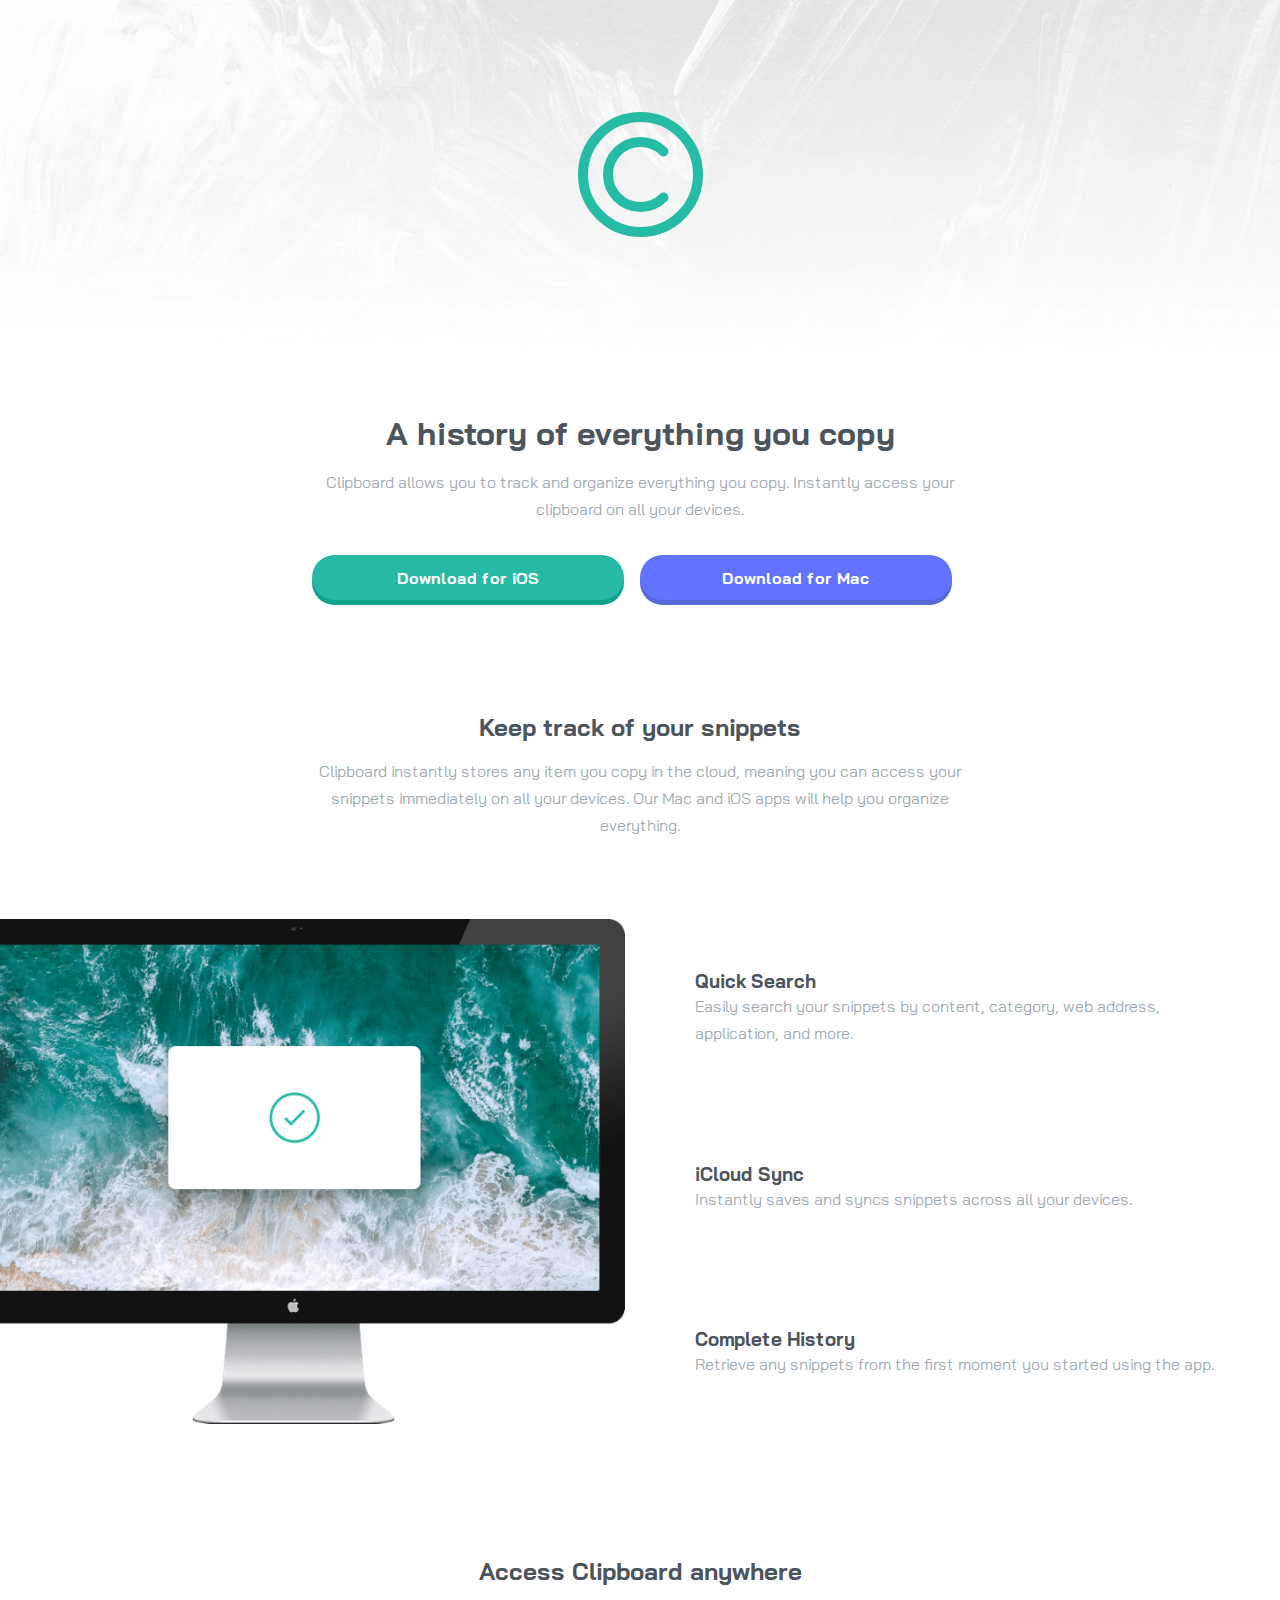
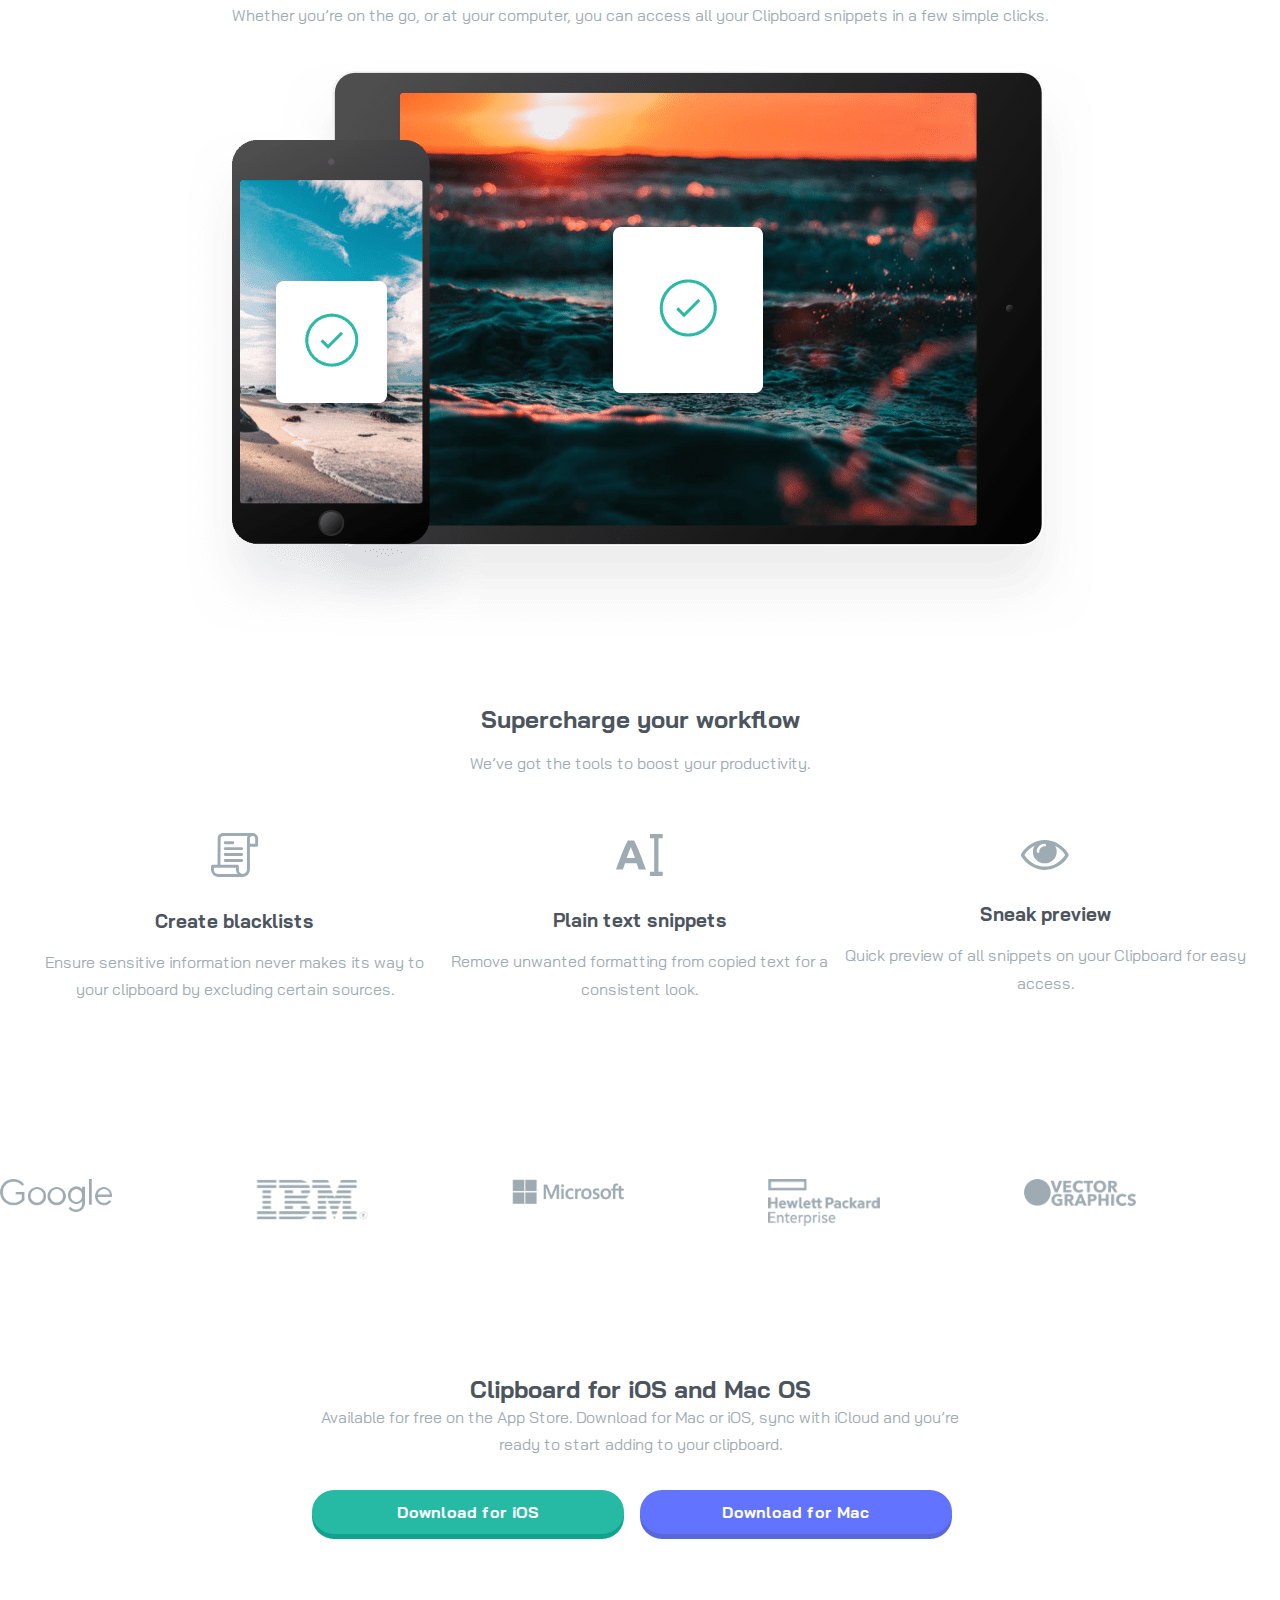
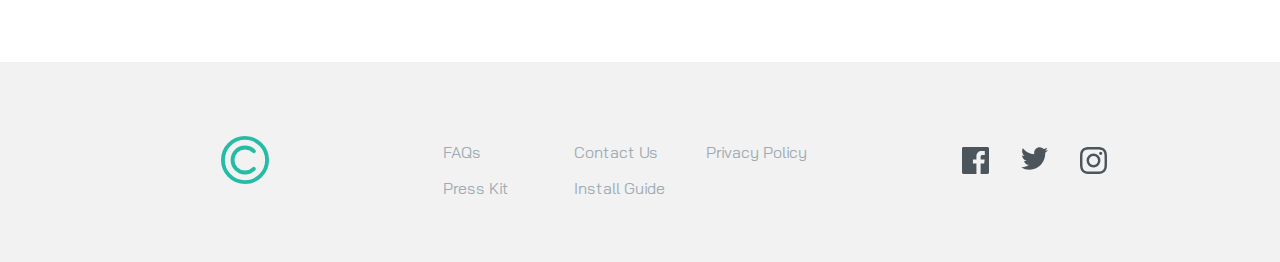
==== clipboard-landing-page-master/index.html @ ba345bb9 "Clipboard landing page" ====
<!DOCTYPE html>
<html lang="en">
<head>
  <meta charset="UTF-8">
  <meta name="viewport" content="width=device-width, initial-scale=1.0"> <!-- displays site properly based on user's device -->
  <link rel="icon" type="image/png" sizes="32x32" href="./images/favicon-32x32.png">
  <link rel="stylesheet" href="./styles.css">
<link rel="preconnect" href="https://fonts.googleapis.com">
<link rel="preconnect" href="https://fonts.gstatic.com" crossorigin>
<link href="https://fonts.googleapis.com/css2?family=Bai+Jamjuree:wght@400;600&display=swap" rel="stylesheet">
  <title>Frontend Mentor | Clipboard landing page</title>
</head>
<body>
  <header class="header">
    <img src="./images/logo.svg" alt="logo">
  </header>
  <div class="container flow-content l-space container1">
    <h1>A history of everything you copy</h1>
    <p>Clipboard allows you to track and organize everything you
        copy. Instantly access your clipboard on all your devices.</p>
    <div class="split">
      <button>Download for iOS</button>
      <button class="blue-button">Download for Mac</button>
    </div>
  </div>


  <div class="container flow-content xl-space">
    <div class="container flow-content l-space container1">
      <h2 class="l-space">Keep track of your snippets</h2>
      <p>
        Clipboard instantly stores any item you copy in the cloud,
        meaning you can access your snippets immediately on all your
        devices. Our Mac and iOS apps will help you organize everything.
      </p>
    </div>
    <div class="snippets">
      <div><img class="l-space snippets-flex" src="./images/image-computer.png" alt="computer"></div>
      <div class="snippets-functions flow-content l-space snippets-flex">
        <div>
          <h3>Quick Search</h3>
          <p>Easily search your snippets by content, category, web address, application, and more.</p>
        </div>
        <div>
          <H3>iCloud Sync</H3>
          <p>Instantly saves and syncs snippets across all your devices.</p>
        </div>
        <div>
          <h3>Complete History</h3>
          <p>Retrieve any snippets from the first moment you started using the app.</p>
        </div>
      </div>
    </div>
  </div>

  <div class="container flow-content xl-space">
    <div class="container flow-content l-space container11">
      <h2>Access Clipboard anywhere</h2>
      <p>
        Whether you’re on the go, or at your computer, you can access all your Clipboard
        snippets in a few simple clicks.
      </p>
    </div>
    <img src="./images/image-devices.png" alt="devices">
  </div>

  <div class="container flow-content l-space">
      <h2>Supercharge your workflow</h2>
      <p>We’ve got the tools to boost your productivity.</p>
    <div class="split">
      <div class="flow-content center-items">
        <img class="tools" src="./images/icon-blacklist.svg" alt="icon">
        <h3>Create blacklists</h3>
        <p>Ensure sensitive information never makes its way to your clipboard by excluding certain sources.</p>
      </div>
      <div class="flow-content center-items">
        <img class="tools" src="./images/icon-text.svg" alt="icon">
        <h3>Plain text snippets</h3>
        <p>Remove unwanted formatting from copied text for a consistent look.</p>
      </div>
      <div class="flow-content center-items">
        <img class="tools" src="./images/icon-preview.svg" alt="icon">
        <h3>Sneak preview</h3>
        <p>Quick preview of all snippets on your Clipboard for easy access.</p>
      </div>
    </div>
  </div>

  <div class="flow-content center-items xl-space">
    <ul class="split">
      <li><img class="logos" src="./images/logo-google.png" alt="logo"></li>
      <li><img class="logos" src="./images/logo-ibm.png" alt="logo"></li>
      <li><img class="logos" src="./images/logo-microsoft.png" alt="logo"></li>
      <li><img class="logos" src="./images/logo-hp.png" alt=logo""></li>
      <li><img class="logos" src="./images/logo-vector-graphics.png" alt="logo"></li>
    </ul>
  </div>


  <div class="container flow-content xl-space">
    <div class="container container1">
      <h2>Clipboard for iOS and Mac OS</h2>
      <p>
        Available for free on the App Store. Download for Mac or iOS, sync with iCloud
        and you’re ready to start adding to your clipboard.
      </p>
    </div>
    <div class="split container container1">
      <button>Download for iOS</button>
      <button class="blue-button">Download for Mac</button>
    </div>
  </div>

  <footer class="container footer split">
    <div><img src="./images/logo.svg" alt="logo"></div>
    <ul class="flow-content grid-info">
      <li><a href="#">FAQs</a></li>
      <li><a href="#">Contact Us</a></li>
      <li><a href="#">Privacy Policy</a></li>
      <li><a href="#">Press Kit</a></li>
      <li><a href="#">Install Guide</a></li>
    </ul>
    <ul class="social">
      <li><a href="#"><img src="./images/icon-facebook.svg" alt="icon"></a></li>
      <li><a href="#"><img src="./images/icon-twitter.svg" alt="icon"></a></li>
      <li><a href="#"><img src="./images/icon-instagram.svg" alt="icon"></a></li>
    </ul>
  </footer>
  </div>
</body>
</html>
---- clipboard-landing-page-master/styles.css ----
:root {
  --clr-primary-strong-cyan: hsl(171, 66%, 44%);
  --clr-primary-light-blue: hsl(233, 100%, 69%);
  --clr-neutral-dark-grayish-blue: hsl(210, 10%, 33%);
  --clr-neutral-grayish-blue: hsl(201, 11%, 66%);

  --fw-400: 400;
  --fw-700: 600;
}

/* reset */
*,
*::before,
*::after {
  box-sizing: border-box;
}

h1,
.h1,
h2,
.h2,
h3,
.h3,
h4,
.h4 {
  line-height: 1.5.rem;
}

body,
h1,
h2,
h3,
p,
dl,
dd,
figure {
  margin: 0;
  font-family: "Bai Jamjuree", sans-serif;
}

h1,
h2,
h3 {
  color: var(--clr-neutral-dark-grayish-blue);
}

p {
  color: var(--clr-neutral-grayish-blue);
  line-height: 1.7rem;
}

input,
button,
textarea,
select,
a {
  font: inherit;
}

ul,
ol {
  list-style: none;
  padding: 0;
}

img {
  max-width: 100%;
  height: auto;
}

button {
  color: white;
  border: 1px solid transparent;
  border-radius: 1.5rem;
  padding: 0.7rem;
  background-color: var(--clr-primary-strong-cyan);
  width: 100%;
  font-weight: bold;
  margin-top: 1rem;
  cursor: pointer;
  box-shadow: 0px 5px 0px hsl(171, 83%, 35%);
}

button:hover {
  background-color: hsl(171, 62%, 68%);
}

.blue-button {
  background-color: var(--clr-primary-light-blue);
  box-shadow: 0px 5px 0px hsl(233, 63%, 60%);
}

.blue-button:hover {
  background-color: hsl(233, 100%, 75%);
}

a {
  color: var(--clr-neutral-grayish-blue);
  text-decoration: none;
}

a:hover {
  color: var(--clr-primary-strong-cyan);
  text-decoration: none;
}

.header {
  background: url("./images/bg-header-mobile.png");
  background-repeat: no-repeat;
  background-size: cover;
  padding: 6rem;
  display: flex;
  justify-content: center;
  align-items: center;
}

.container {
  padding: 0 2em;
  margin: 0 auto;
  text-align: center;
}

.footer {
  background-color: hsl(204, 0%, 95%);
  display: flex;
  flex-direction: column;
  justify-content: center;
  align-items: center;
  padding: 3rem;
  margin-top: 8rem;
}

.footer img {
  width: 3rem;
}

.flow-content > * + * {
  margin-top: 1rem;
}

.xl-space {
  margin-top: 7rem;
  margin-bottom: 2rem;
}

.l-space {
  margin-top: 4rem;
  margin-bottom: 1rem;
}

.center-items {
  display: flex;
  flex-direction: column;
  justify-content: center;
  align-items: center;
}

.center-items .tools {
  width: 3rem;
  margin-top: 2.5rem;
  margin-bottom: 1rem;
}

.center-items .logos {
  width: 7rem;
  margin-top: 3rem;
  margin-bottom: 1rem;
}

.split {
  display: flex;
  flex-direction: column;
}

.social {
  display: flex;
  width: 100%;
  justify-content: space-around;
}

.social img {
  width: 1.5rem;
}

@media (min-width: 49rem) {
  .header {
    background: url("./images/bg-header-desktop.png");
    padding: 7rem;
  }

  .split {
    display: flex;
    flex-direction: row;
    justify-content: space-around;
    width: 100%;
  }

  .split > * {
    flex: 1%;
  }

  .snippets {
    display: flex;
    flex-direction: row;
    justify-content: space-around;
    width: 100%;
    text-align: left;
  }

  .snippets img {
    position: relative;
    right: 70px;
  }

  .snippets-functions {
    display: flex;
    flex-direction: column;
    justify-content: space-around;
  }

  .footer img {
    width: 3rem;
  }

  .container1 {
    max-width: 45rem;
  }

  .grid-info {
    display: grid;
    grid-template-columns: repeat(3, 1fr);
    text-align: left;
  }

  .grid-info > * {
    margin-top: 1rem;
  }

  .social img {
    width: 1.7rem;
    justify-content: center;
    margin: 1rem;
  }

  .social {
    justify-content: center;
  }

  button {
    margin-right: 1rem;
    margin-top: 1rem;
  }
}
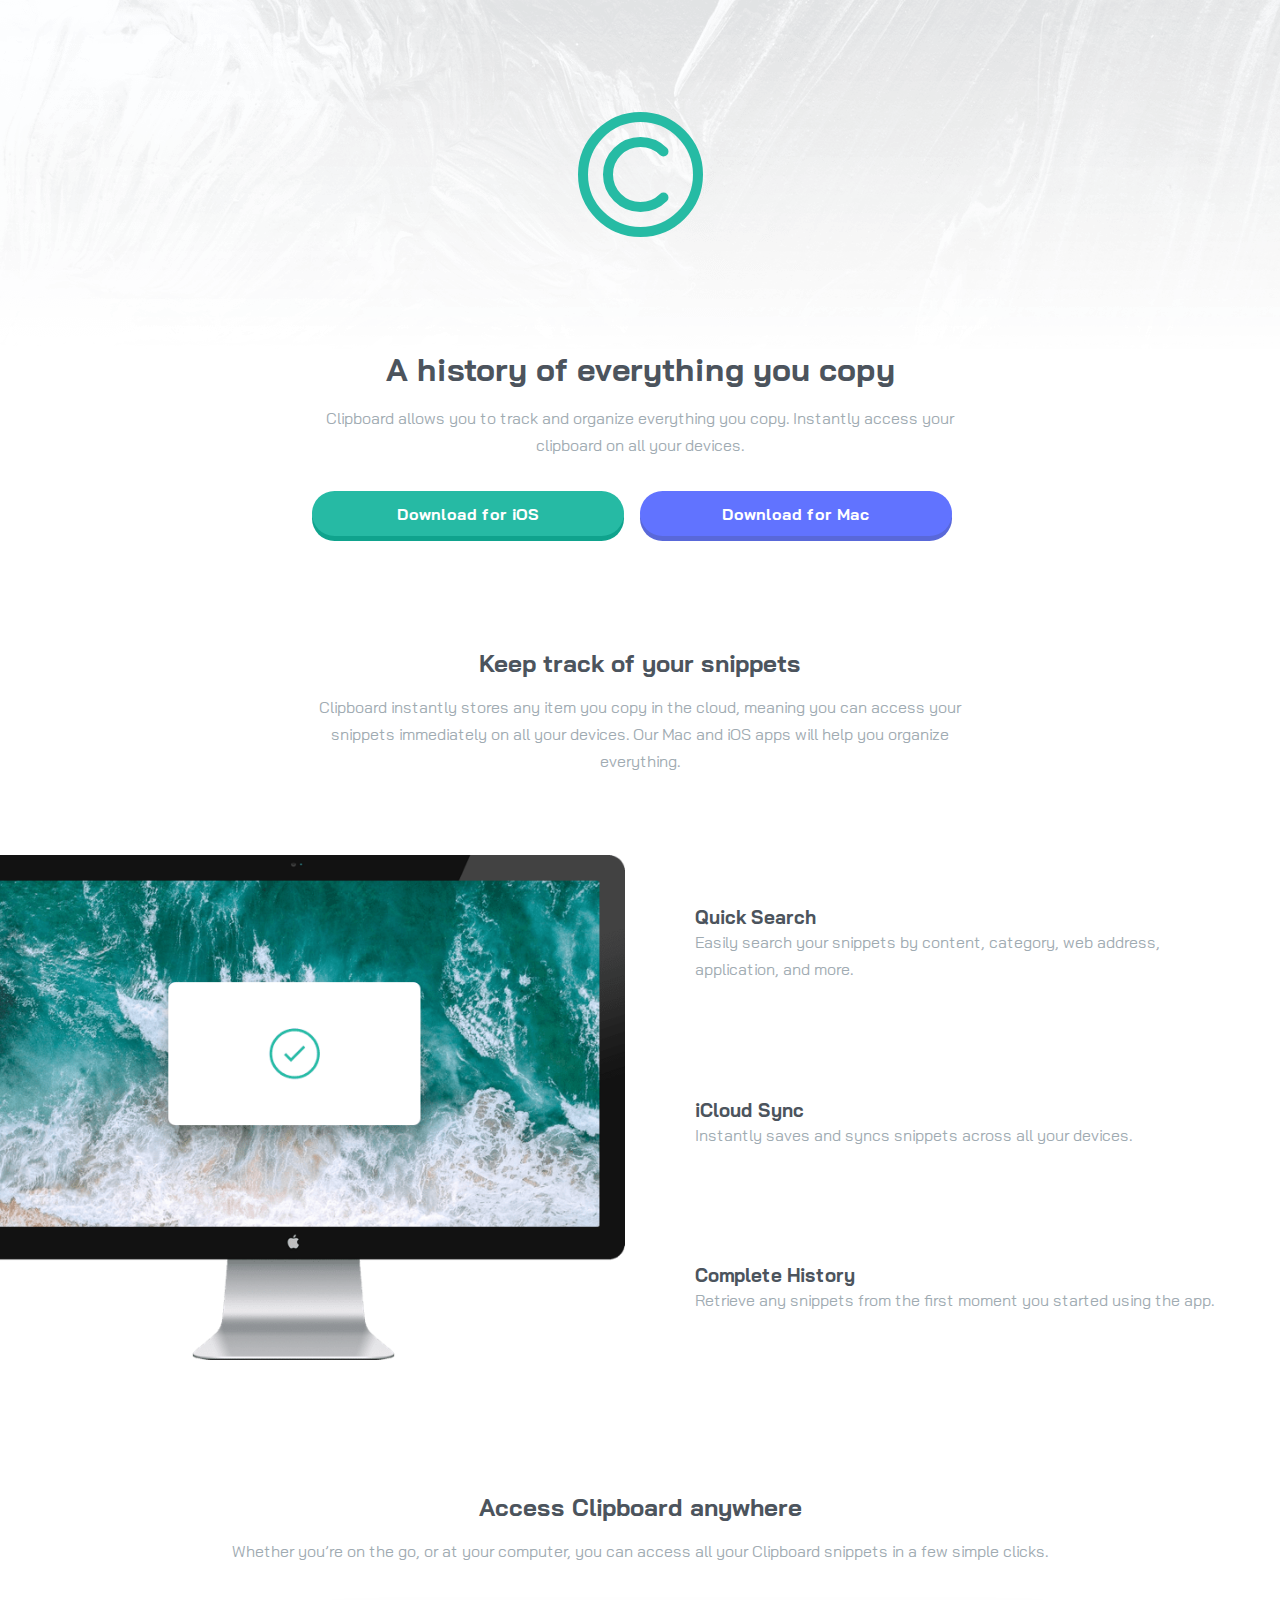
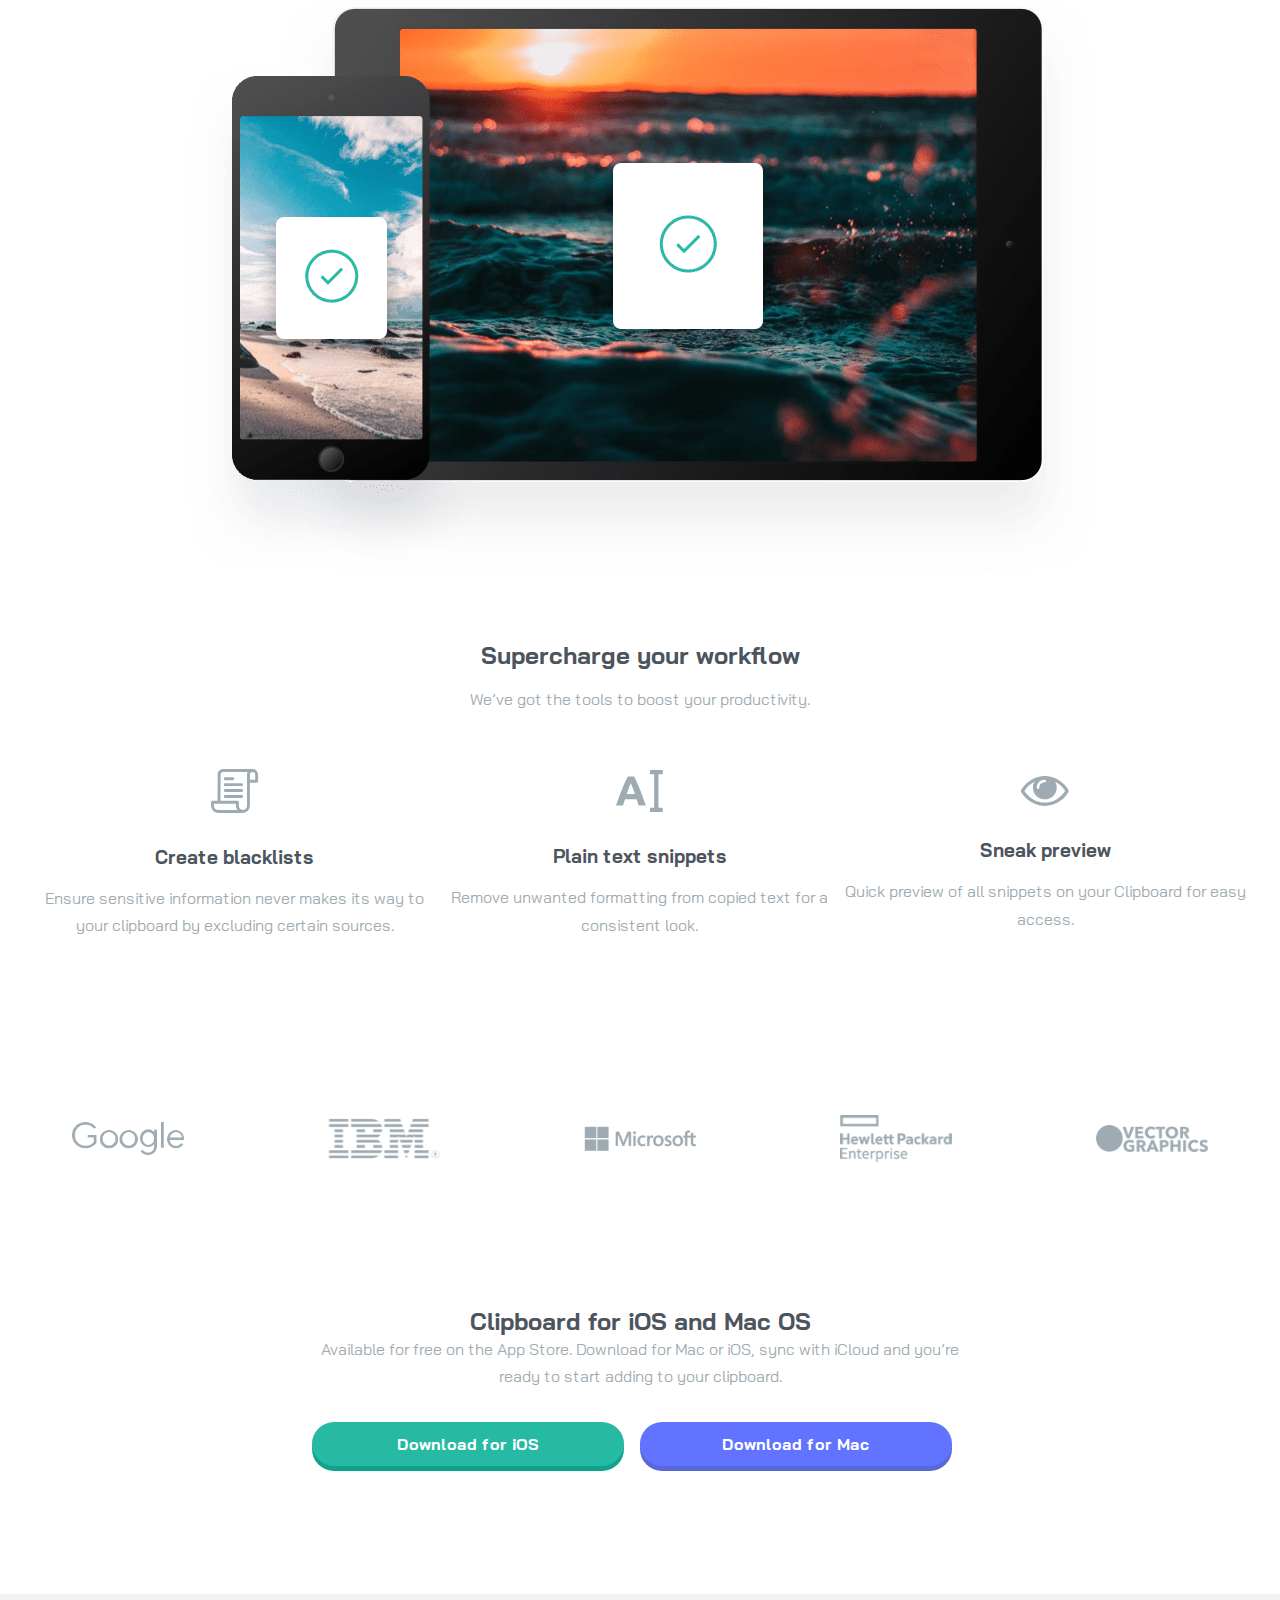
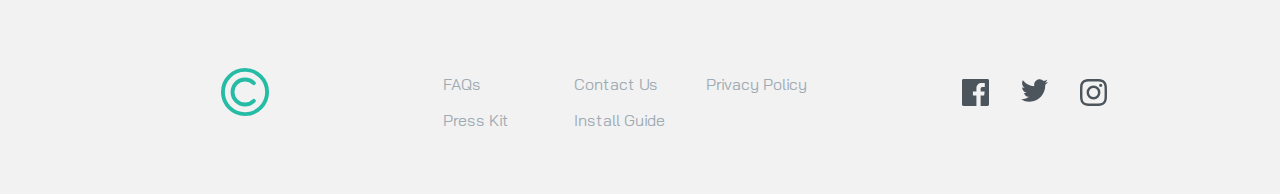
==== commit 7c13afe0: "fix accesibility reports and css header" ====
--- a/clipboard-landing-page-master/index.html
+++ b/clipboard-landing-page-master/index.html
@@ -14,7 +14,7 @@
   <header class="header">
     <img src="./images/logo.svg" alt="logo">
   </header>
-  <div class="container flow-content l-space container1">
+  <main class="container flow-content container1">
     <h1>A history of everything you copy</h1>
     <p>Clipboard allows you to track and organize everything you
         copy. Instantly access your clipboard on all your devices.</p>
@@ -22,10 +22,10 @@
       <button>Download for iOS</button>
       <button class="blue-button">Download for Mac</button>
     </div>
-  </div>
+  </main>
 
 
-  <div class="container flow-content xl-space">
+  <section class="container flow-content xl-space">
     <div class="container flow-content l-space container1">
       <h2 class="l-space">Keep track of your snippets</h2>
       <p>
@@ -51,9 +51,9 @@
         </div>
       </div>
     </div>
-  </div>
+  </section>
 
-  <div class="container flow-content xl-space">
+  <section class="container flow-content xl-space">
     <div class="container flow-content l-space container11">
       <h2>Access Clipboard anywhere</h2>
       <p>
@@ -62,9 +62,9 @@
       </p>
     </div>
     <img src="./images/image-devices.png" alt="devices">
-  </div>
+  </section>
 
-  <div class="container flow-content l-space">
+  <section class="container flow-content l-space">
       <h2>Supercharge your workflow</h2>
       <p>We’ve got the tools to boost your productivity.</p>
     <div class="split">
@@ -84,20 +84,20 @@
         <p>Quick preview of all snippets on your Clipboard for easy access.</p>
       </div>
     </div>
-  </div>
+  </section>
 
-  <div class="flow-content center-items xl-space">
+  <section class="flow-content center-items xl-space">
     <ul class="split">
-      <li><img class="logos" src="./images/logo-google.png" alt="logo"></li>
-      <li><img class="logos" src="./images/logo-ibm.png" alt="logo"></li>
-      <li><img class="logos" src="./images/logo-microsoft.png" alt="logo"></li>
-      <li><img class="logos" src="./images/logo-hp.png" alt=logo""></li>
-      <li><img class="logos" src="./images/logo-vector-graphics.png" alt="logo"></li>
+      <li class="center-items"><img class="logos" src="./images/logo-google.png" alt="logo"></li>
+      <li class="center-items"><img class="logos" src="./images/logo-ibm.png" alt="logo"></li>
+      <li class="center-items"><img class="logos" src="./images/logo-microsoft.png" alt="logo"></li>
+      <li class="center-items"><img class="logos" src="./images/logo-hp.png" alt=logo""></li>
+      <li class="center-items"><img class="logos" src="./images/logo-vector-graphics.png" alt="logo"></li>
     </ul>
-  </div>
+  </section>
 
 
-  <div class="container flow-content xl-space">
+  <section class="container flow-content xl-space">
     <div class="container container1">
       <h2>Clipboard for iOS and Mac OS</h2>
       <p>
@@ -109,7 +109,7 @@
       <button>Download for iOS</button>
       <button class="blue-button">Download for Mac</button>
     </div>
-  </div>
+  </section>
 
   <footer class="container footer split">
     <div><img src="./images/logo.svg" alt="logo"></div>
@@ -126,6 +126,5 @@
       <li><a href="#"><img src="./images/icon-instagram.svg" alt="icon"></a></li>
     </ul>
   </footer>
-  </div>
 </body>
 </html>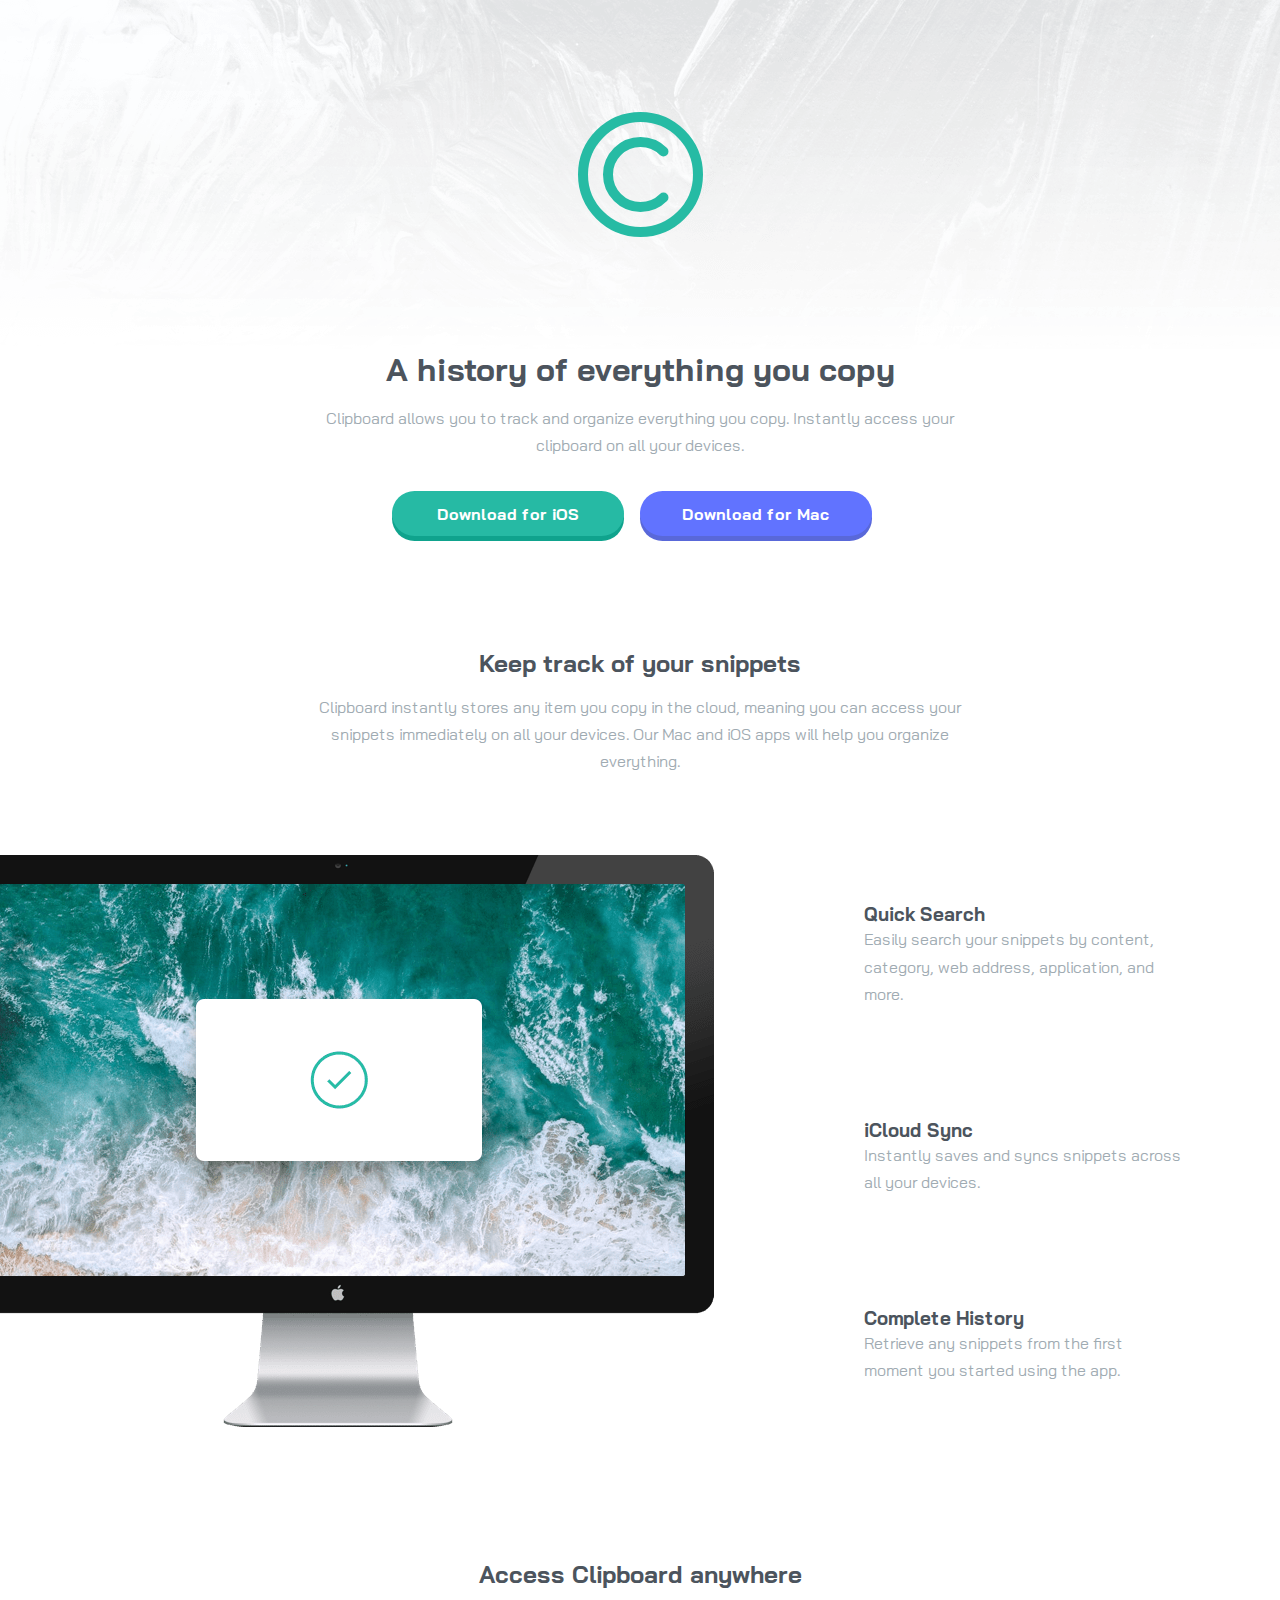
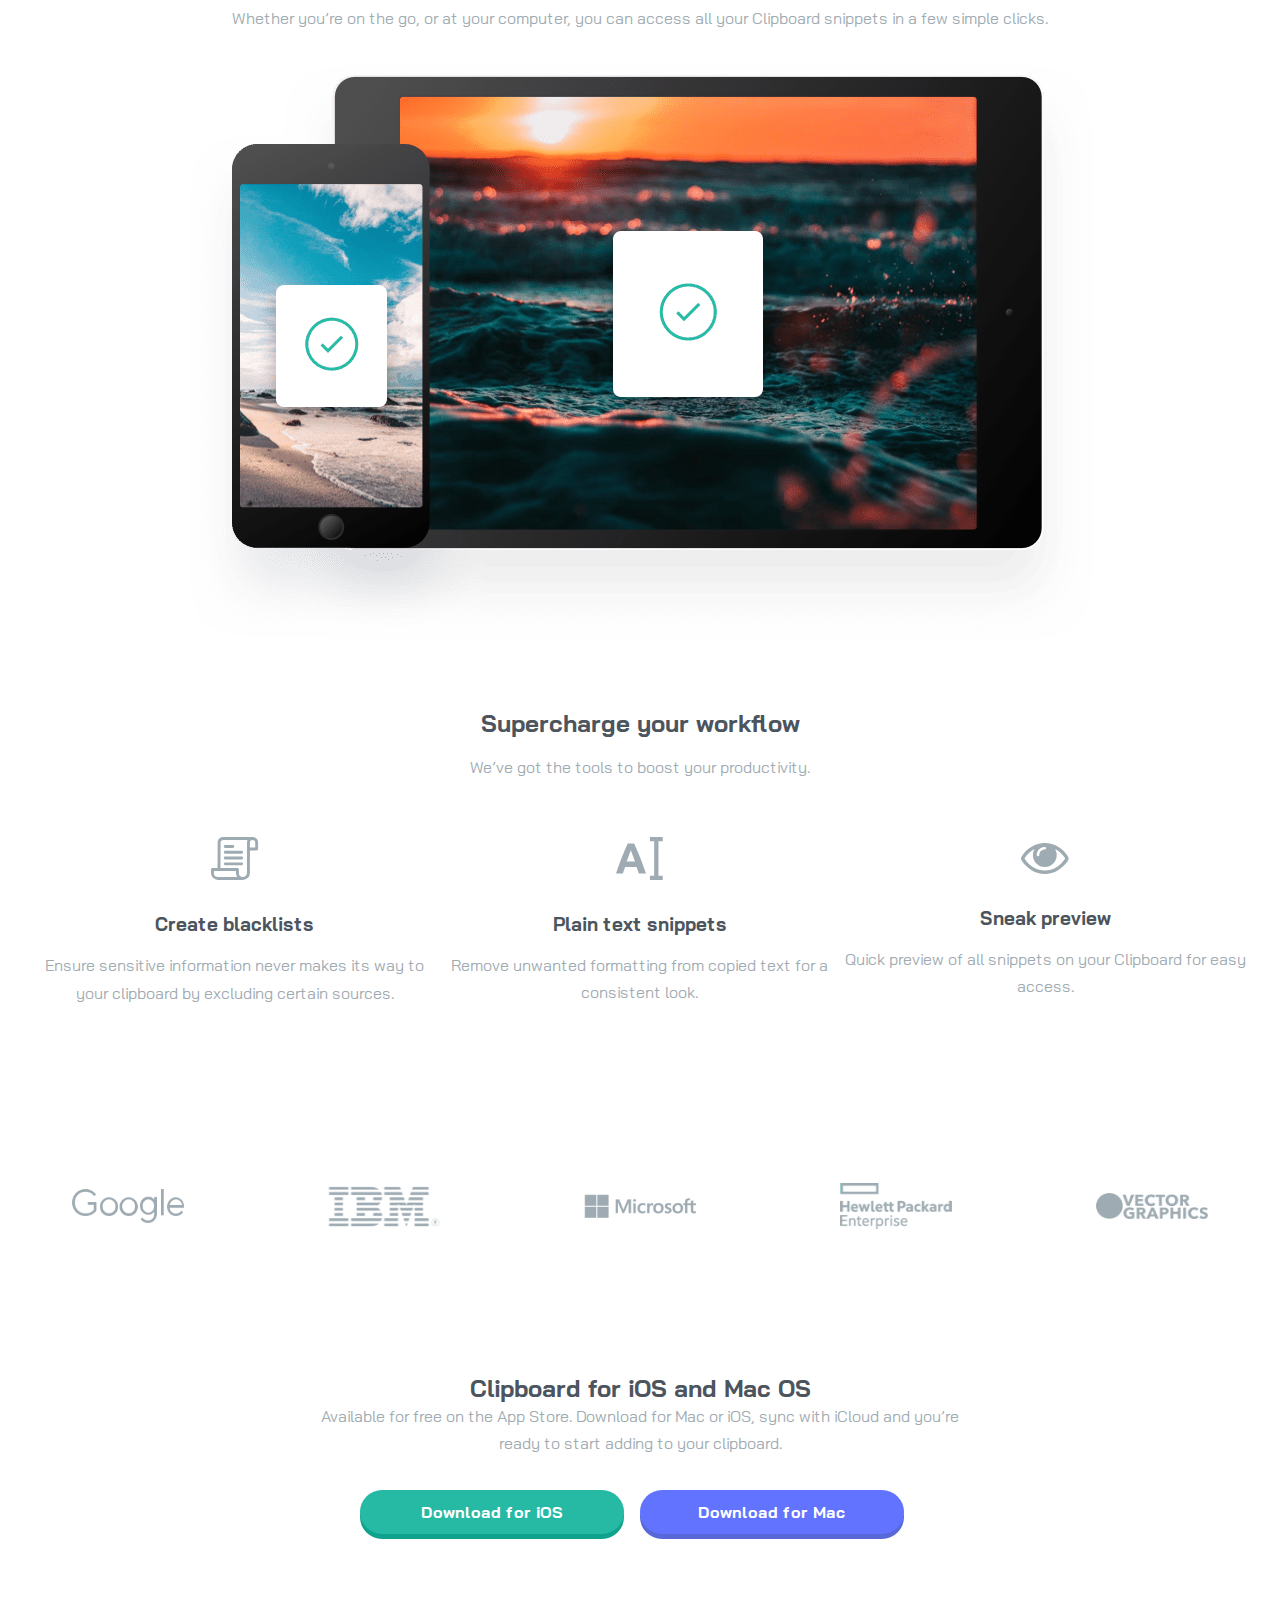
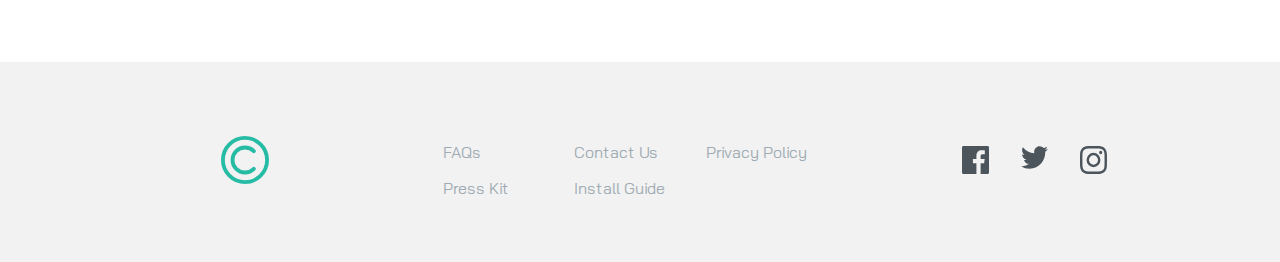
==== commit 8efae8a4: "fix css button width, and add css in snippets section" ====
--- a/clipboard-landing-page-master/index.html
+++ b/clipboard-landing-page-master/index.html
@@ -11,21 +11,22 @@
   <title>Frontend Mentor | Clipboard landing page</title>
 </head>
 <body>
+
   <header class="header">
     <img src="./images/logo.svg" alt="logo">
   </header>
+
   <main class="container flow-content container1">
     <h1>A history of everything you copy</h1>
     <p>Clipboard allows you to track and organize everything you
         copy. Instantly access your clipboard on all your devices.</p>
-    <div class="split">
+    <div class="split containerButtons">
       <button>Download for iOS</button>
       <button class="blue-button">Download for Mac</button>
     </div>
   </main>
 
-
-  <section class="container flow-content xl-space">
+  <section role="complementary" class="container flow-content xl-space">
     <div class="container flow-content l-space container1">
       <h2 class="l-space">Keep track of your snippets</h2>
       <p>
@@ -37,15 +38,15 @@
     <div class="snippets">
       <div><img class="l-space snippets-flex" src="./images/image-computer.png" alt="computer"></div>
       <div class="snippets-functions flow-content l-space snippets-flex">
-        <div>
+        <div class="container2">
           <h3>Quick Search</h3>
           <p>Easily search your snippets by content, category, web address, application, and more.</p>
         </div>
-        <div>
+        <div class="container2">
           <H3>iCloud Sync</H3>
           <p>Instantly saves and syncs snippets across all your devices.</p>
         </div>
-        <div>
+        <div class="container2">
           <h3>Complete History</h3>
           <p>Retrieve any snippets from the first moment you started using the app.</p>
         </div>
@@ -53,7 +54,7 @@
     </div>
   </section>
 
-  <section class="container flow-content xl-space">
+  <section role="complementary" class="container flow-content xl-space">
     <div class="container flow-content l-space container11">
       <h2>Access Clipboard anywhere</h2>
       <p>
@@ -64,7 +65,7 @@
     <img src="./images/image-devices.png" alt="devices">
   </section>
 
-  <section class="container flow-content l-space">
+  <section role="complementary" class="container flow-content l-space">
       <h2>Supercharge your workflow</h2>
       <p>We’ve got the tools to boost your productivity.</p>
     <div class="split">
@@ -86,7 +87,7 @@
     </div>
   </section>
 
-  <section class="flow-content center-items xl-space">
+  <div role="complementary" class="flow-content center-items xl-space">
     <ul class="split">
       <li class="center-items"><img class="logos" src="./images/logo-google.png" alt="logo"></li>
       <li class="center-items"><img class="logos" src="./images/logo-ibm.png" alt="logo"></li>
@@ -94,10 +95,10 @@
       <li class="center-items"><img class="logos" src="./images/logo-hp.png" alt=logo""></li>
       <li class="center-items"><img class="logos" src="./images/logo-vector-graphics.png" alt="logo"></li>
     </ul>
-  </section>
+  </div>
 
 
-  <section class="container flow-content xl-space">
+  <section role="complementary" class="container flow-content xl-space">
     <div class="container container1">
       <h2>Clipboard for iOS and Mac OS</h2>
       <p>
@@ -105,7 +106,7 @@
         and you’re ready to start adding to your clipboard.
       </p>
     </div>
-    <div class="split container container1">
+    <div class="split container container1 containerButtons">
       <button>Download for iOS</button>
       <button class="blue-button">Download for Mac</button>
     </div>
--- a/clipboard-landing-page-master/styles.css
+++ b/clipboard-landing-page-master/styles.css
@@ -202,20 +202,23 @@
   .snippets {
     display: flex;
     flex-direction: row;
-    justify-content: space-around;
     width: 100%;
     text-align: left;
   }
 
   .snippets img {
     position: relative;
-    right: 70px;
+    right: 4.375rem;
   }
 
   .snippets-functions {
     display: flex;
     flex-direction: column;
     justify-content: space-around;
+    margin-left: 5rem;
+  }
+  .snippets-functions div {
+    max-width: 20rem;
   }
 
   .footer img {
@@ -224,6 +227,10 @@
 
   .container1 {
     max-width: 45rem;
+  }
+
+  .containerButtons {
+    padding: 0 5rem;
   }
 
   .grid-info {
